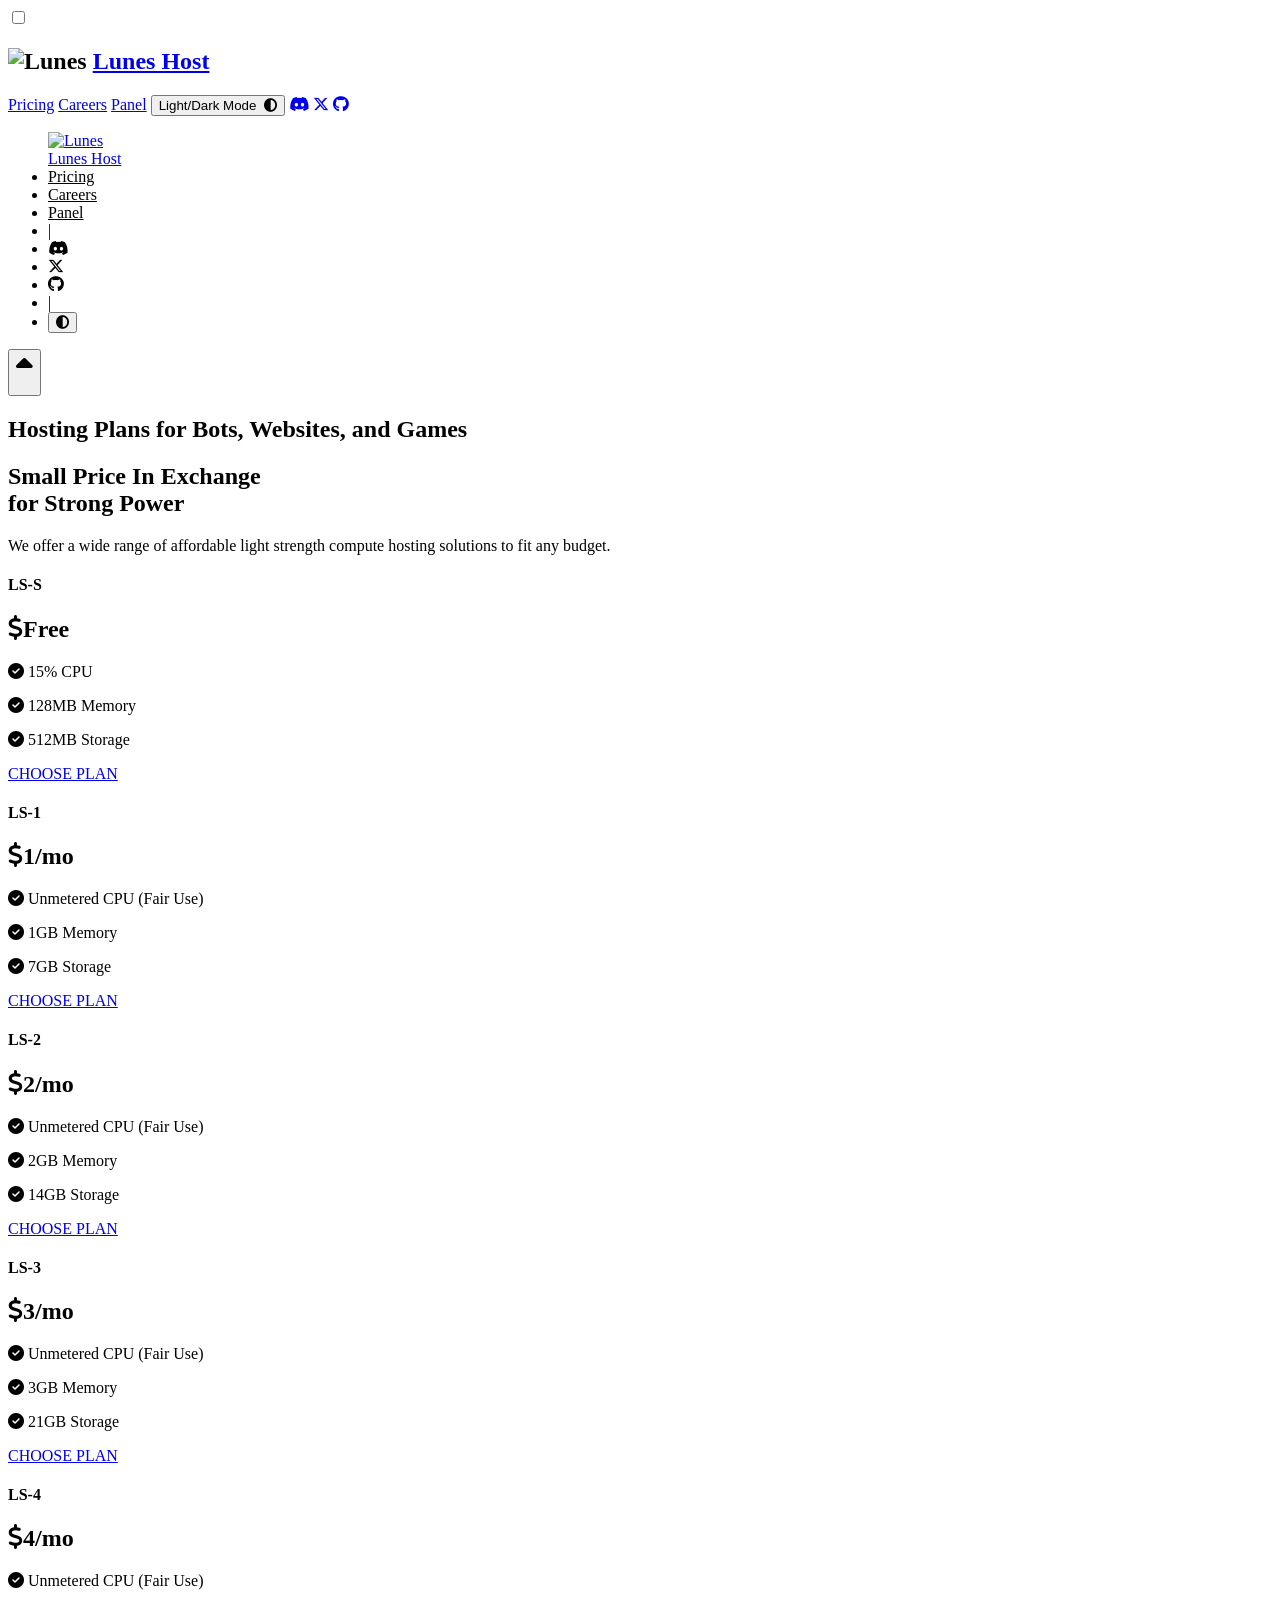
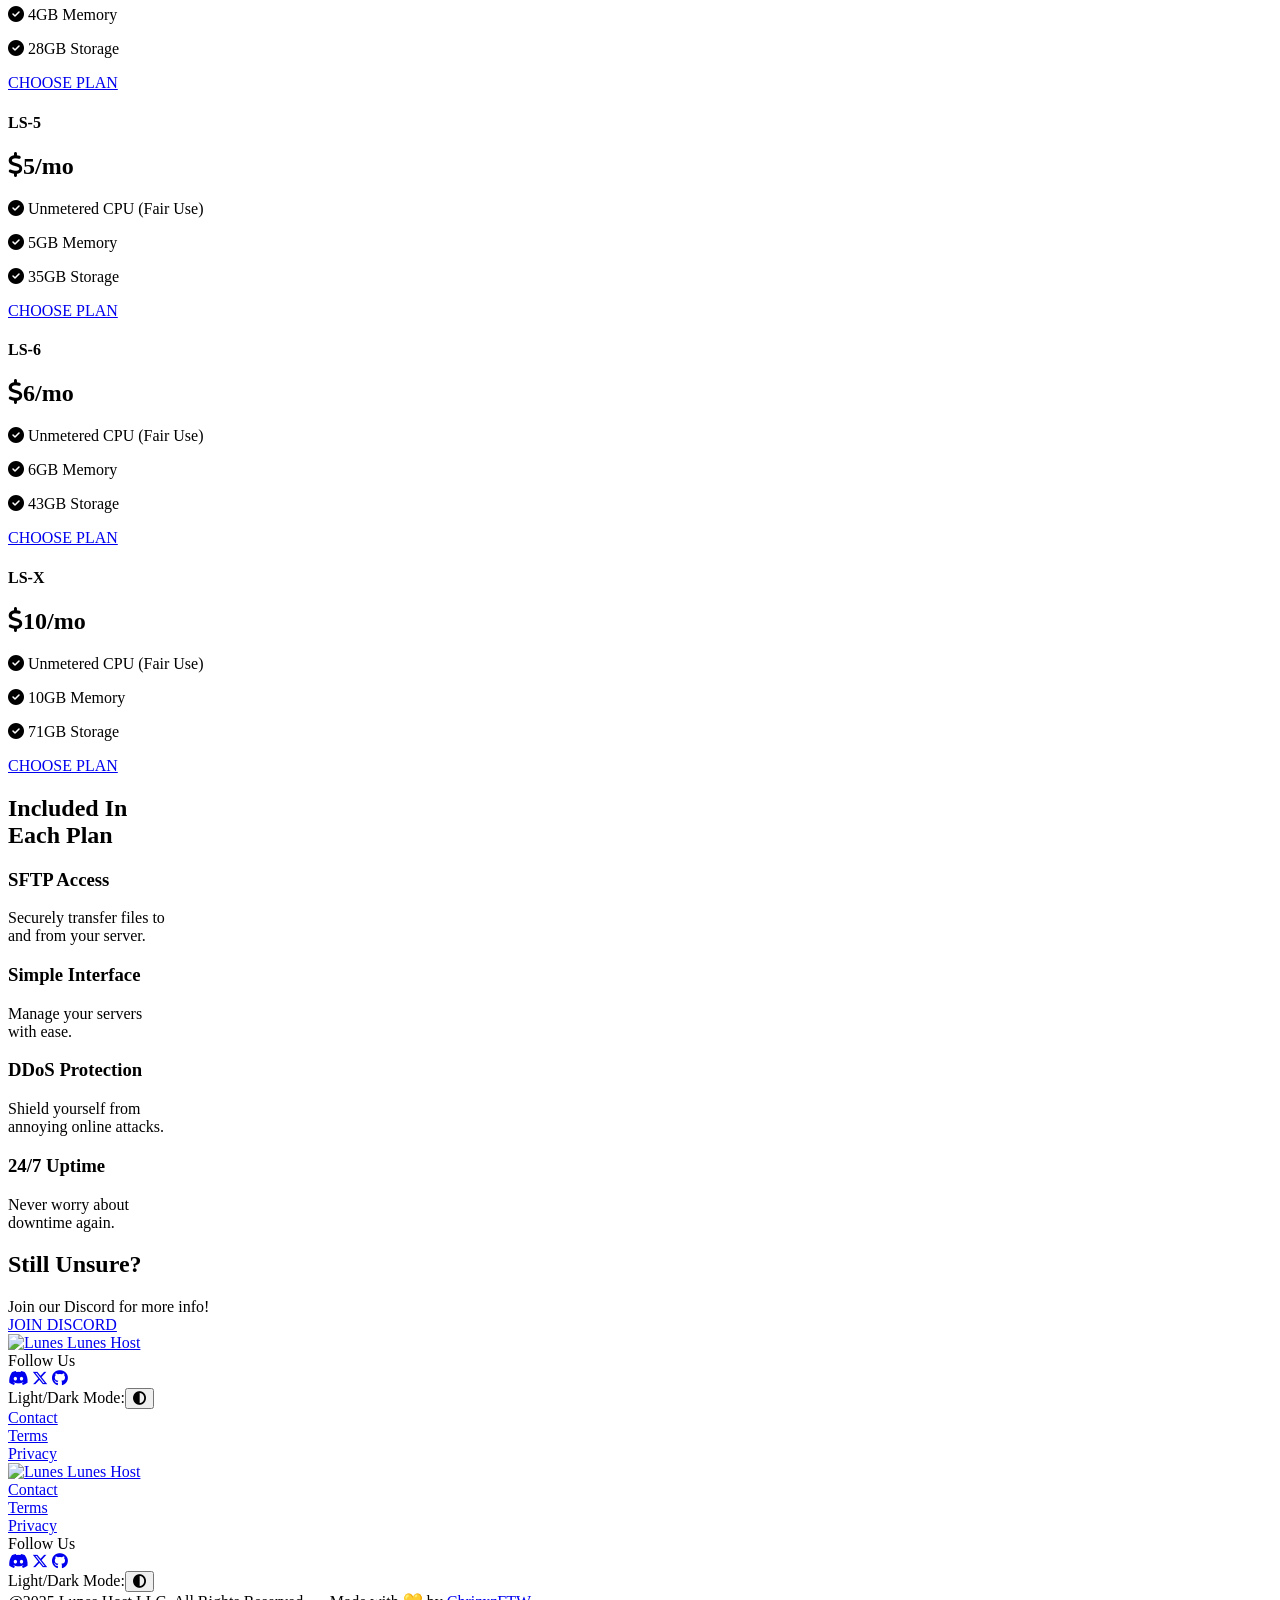
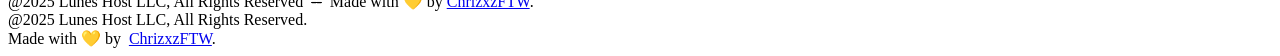
==== pricing/index.html @ 03f77e99 "Deletions - Deleted random sub title in pricing page" ====
<!-- PRICING -->

<!DOCTYPE html>
<html lang="en">

<head>
    <!--CSS/Scripts-->
    <link rel="stylesheet" href="../css/pricing.css">
    <link rel="stylesheet" href="../style.css">
    <link rel="stylesheet" href="../css/navbar.css">
    <link rel="stylesheet" href="../css/footer.css">
    <link rel="stylesheet" href="../css/backtotop.css">
    <link rel="stylesheet" href="../css/colors.css">
    <link href="https://file.myfontastic.com/5Rye3JbqszJpTmQUpnavVP/icons.css" rel="stylesheet"/>
    <!-- <link rel="stylesheet" href="https://use.fontawesome.com/releases/v5.15.2/css/all.css"/> -->
    <link href="https://cdn.jsdelivr.net/gh/eliyantosarage/font-awesome-pro@main/fontawesome-pro-6.5.2-web/css/all.min.css" rel="stylesheet">
    <link rel="stylesheet" href="https://cdnjs.cloudflare.com/ajax/libs/font-awesome/6.4.2/css/all.min.css"/>
    <link rel="stylesheet" href="https://cdn.jsdelivr.net/npm/swiper@11/swiper-bundle.min.css"/>
    <script src="https://cdn.jsdelivr.net/npm/swiper@11/swiper-bundle.min.js" defer></script>
    <script src="https://ajax.googleapis.com/ajax/libs/jquery/3.6.4/jquery.min.js" defer></script>
    <script src="https://cdnjs.cloudflare.com/ajax/libs/parallax/3.1.0/parallax.min.js" defer></script>
    <script src="../script.js" defer></script>
    <!--CSS/Scripts-->
    
    <!---Fonts: Roboto, Lato, Urbanist, Poppins-->
    <link rel="preconnect" href="https://fonts.googleapis.com">
    <link rel="preconnect" href="https://fonts.gstatic.com" crossorigin>
    <link rel="preconnect" href="https://cdn.jsdelivr.net" crossorigin>
    <link rel="preconnect" href="https://cdnjs.cloudflare.com" crossorigin>
    <link rel="preconnect" href="https://ajax.googleapis.com" crossorigin>
    <link
        href="https://fonts.googleapis.com/css2?family=Roboto:ital,wght@0,100;0,300;0,400;0,500;0,700;0,900;1,100;1,300;1,400;1,500;1,700;1,900&display=swap" 
        rel="stylesheet"/>
    <link 
        href="https://fonts.googleapis.com/css2?family=Lato:ital,wght@0,100;0,300;0,400;0,700;0,900;1,100;1,300;1,400;1,700;1,900&display=swap" 
        rel="stylesheet">
    <link 
        href="https://fonts.googleapis.com/css2?family=Urbanist:ital,wght@0,100;0,200;0,300;0,400;0,500;0,600;0,700;0,800;0,900;1,100;1,200;1,300;1,400;1,500;1,600;1,700;1,800;1,900&display=swap" 
        rel="stylesheet">
    <link
        href="https://fonts.googleapis.com/css2?family=Poppins:ital,wght@0,100;0,200;0,300;0,400;0,500;0,600;0,700;0,800;0,900;1,100;1,200;1,300;1,400;1,500;1,600;1,700;1,800;1,900&display=swap" 
        rel="stylesheet">
    <!---Fonts-->
    
    <!--Favicon-->
    <link rel="shortcut icon" href="../assets/lunesLogo.png">
    <!--Favicon-->

    <!--Meta Data-->
    <meta http-equiv="Content-Type" content="text/html; charset=utf-8">
    <meta http-equiv="X-UA-Compatible" content="IE=edge">
    <meta name="viewport" content="width=device-width, initial-scale=1">
    <meta property="og:title" content="Pricing — Plans & Deals | Lunes Host">
    <meta property="og:type" content="website">
    <meta property="og:site_name" content="Lunes Host">
    <meta property="og:image" content="https://lunes.host/assets/lunesLogo.png">
    <meta property="og:description" content="Simple, affordable hosting plans for games, bots, and websites. Unmetered CPU (fair use) from $1/mo.">
    <meta name="description" content="Simple, affordable hosting plans for games, bots, and websites. Unmetered CPU (fair use) from $1/mo.">
    <meta property="og:url" content="https://lunes.host/pricing/">
    <meta name="theme-color" content="#fbcf59">
    <meta property="og:image:width" content="627">
    <meta property="og:image:height" content="627">
    <meta name="keywords" content="hosting, bots, lunes, pricing, plans">
    <meta name="author" content="ChrizxzFTW">
    <meta name="darkreader-lock">
    <meta name="google-adsense-account" content="ca-pub-7684974889836472">
    <link rel="canonical" href="https://lunes.host/pricing/"/>
    <!-- Twitter/X -->
    <meta name="twitter:card" content="summary_large_image">
    <meta name="twitter:site" content="@LunesHost">
    <meta name="twitter:title" content="Pricing — Plans & Deals | Lunes Host">
    <meta name="twitter:description" content="Simple, affordable hosting plans for games, bots, and websites. Unmetered CPU (fair use) from $1/mo.">
    <meta name="twitter:image" content="https://lunes.host/assets/lunesLogo.png">
    <meta name="twitter:url" content="https://lunes.host/pricing/">
    <!--Meta Data-->
    
    <!-- JSON-LD: Organization -->
    <script type="application/ld+json">
    {
      "@context": "https://schema.org",
      "@type": "Organization",
      "name": "Lunes Host",
      "url": "https://lunes.host/",
      "logo": "https://lunes.host/assets/lunesLogo.png",
      "hasMerchantReturnPolicy": {
        "@type": "MerchantReturnPolicy",
        "returnPolicyCategory": "https://schema.org/MerchantReturnNotPermitted",
        "applicableCountry": "US"
      },
      "sameAs": [
        "https://twitter.com/LunesHost",
        "https://github.com/Lunes-Hosting",
        "https://discord.gg/JXp9CHvpuz"
      ]
    }
    </script>
    
    <!-- JSON-LD: Website -->
    <script type="application/ld+json">
    {
      "@context": "https://schema.org",
      "@type": "WebSite",
      "name": "Lunes Host",
      "url": "https://lunes.host/",
      "potentialAction": {
        "@type": "SearchAction",
        "target": "https://lunes.host/?q={search_term_string}",
        "query-input": "required name=search_term_string"
      }
    }
    </script>
    
    <!-- JSON-LD: ItemList of Plans with Offers -->
    <script type="application/ld+json">
    {
      "@context": "https://schema.org",
      "@type": "ItemList",
      "itemListElement": [
        {
          "@type": "Product",
          "name": "LS-1 Plan",
          "description": "Unmetered CPU (fair use), 1GB RAM, 7GB storage.",
          "image": "https://lunes.host/assets/lunesLogo.png",
          "brand": {"@type": "Brand", "name": "Lunes Host"},
          "offers": {"@type": "Offer", "price": "1", "priceCurrency": "USD", "availability": "https://schema.org/InStock", "url": "https://lunes.host/pricing/", "priceValidUntil": "2026-12-31", "shippingDetails": [{"@type": "OfferShippingDetails", "shippingDestination": {"@type": "DefinedRegion", "name": "Worldwide"}, "shippingRate": {"@type": "MonetaryAmount", "value": "0", "currency": "USD"}}]},
          "aggregateRating": {"@type": "AggregateRating", "ratingValue": "4.8", "reviewCount": "42"},
          "review": [{
            "@type": "Review",
            "author": {"@type": "Person", "name": "Verified Customer"},
            "datePublished": "2025-07-01",
            "name": "Great entry plan",
            "reviewBody": "Affordable and stable performance for a small bot.",
            "reviewRating": {"@type": "Rating", "ratingValue": "5", "bestRating": "5", "worstRating": "1"}
          }]
        },
        {
          "@type": "Product",
          "name": "LS-2 Plan",
          "description": "Unmetered CPU (fair use), 2GB RAM, 14GB storage.",
          "image": "https://lunes.host/assets/lunesLogo.png",
          "brand": {"@type": "Brand", "name": "Lunes Host"},
          "offers": {"@type": "Offer", "price": "2", "priceCurrency": "USD", "availability": "https://schema.org/InStock", "url": "https://lunes.host/pricing/", "priceValidUntil": "2026-12-31", "shippingDetails": [{"@type": "OfferShippingDetails", "shippingDestination": {"@type": "DefinedRegion", "name": "Worldwide"}, "shippingRate": {"@type": "MonetaryAmount", "value": "0", "currency": "USD"}}]},
          "aggregateRating": {"@type": "AggregateRating", "ratingValue": "4.9", "reviewCount": "58"},
          "review": [{
            "@type": "Review",
            "author": {"@type": "Person", "name": "Verified Customer"},
            "datePublished": "2025-07-01",
            "name": "Perfect for mid-sized bots",
            "reviewBody": "Enough RAM for most use cases, super reliable.",
            "reviewRating": {"@type": "Rating", "ratingValue": "5", "bestRating": "5", "worstRating": "1"}
          }]
        },
        {
          "@type": "Product",
          "name": "LS-3 Plan",
          "description": "Unmetered CPU (fair use), 3GB RAM, 21GB storage.",
          "image": "https://lunes.host/assets/lunesLogo.png",
          "brand": {"@type": "Brand", "name": "Lunes Host"},
          "offers": {"@type": "Offer", "price": "3", "priceCurrency": "USD", "availability": "https://schema.org/InStock", "url": "https://lunes.host/pricing/", "priceValidUntil": "2026-12-31", "shippingDetails": [{"@type": "OfferShippingDetails", "shippingDestination": {"@type": "DefinedRegion", "name": "Worldwide"}, "shippingRate": {"@type": "MonetaryAmount", "value": "0", "currency": "USD"}}]},
          "aggregateRating": {"@type": "AggregateRating", "ratingValue": "4.7", "reviewCount": "31"},
          "review": [{
            "@type": "Review",
            "author": {"@type": "Person", "name": "Verified Customer"},
            "datePublished": "2025-07-01",
            "name": "Solid performance",
            "reviewBody": "Plenty of resources for growing projects.",
            "reviewRating": {"@type": "Rating", "ratingValue": "5", "bestRating": "5", "worstRating": "1"}
          }]
        }
      ]
    }
    </script>
    
    <!-- JSON-LD: FAQPage -->
    <script type="application/ld+json">
    {
      "@context": "https://schema.org",
      "@type": "FAQPage",
      "mainEntity": [
        {"@type": "Question","name": "Can I host a Discord bot?","acceptedAnswer": {"@type": "Answer","text": "Yes. Node.js and Python bots run 24/7. Use our panel to deploy and manage environment variables."}},
        {"@type": "Question","name": "Do you support website hosting?","acceptedAnswer": {"@type": "Answer","text": "Yes. Host static or simple dynamic sites with free SSL and SFTP. Bring your own domain."}},
        {"@type": "Question","name": "Is this good for Minecraft servers?","acceptedAnswer": {"@type": "Answer","text": "Yes for lightweight setups. Choose higher RAM tiers for larger modpacks. DDoS protection is included."}}
      ]
    }
    </script>
    
    <!--Title-->
    <title>Pricing — Plans & Deals | Lunes Host</title>
    <!--Title-->
    <script async src="https://pagead2.googlesyndication.com/pagead/js/adsbygoogle.js?client=ca-pub-7684974889836472"
     crossorigin="anonymous"></script>
    
</head>

<body>

    <style>
        .navTxt2 {
            color: var(--text);
        }

        nav ul li a {
            color: var(--subTxt);
        }

        nav ul li a:hover {
            color: var(--textHover);
        }

        nav ul li button {
            color: var(--subTxt);
        }

        nav ul li button:hover {
            color: var(--textHover);
        }

        .separator {
            color: var(--text);
        }
    </style>
    
    <div class="container">

        <div class="pgMoonWrap"><div class="pgMoon"></div></div>
        
        <!--Navbar-->
        <nav id="navbar">
            <!--mobile view-->
            <div class="dropdown">
                <input id="dropcheck" class="dropcheck" type="checkbox"/>
                <h1>
                    <div class="dropbtnWrap">
                        <div class="mobileLogo">
                            <img class="lunesImg" src="../assets/lunesLogo.png" alt="Lunes"/>
                            <a href="../." class="mobileLogoWrap">
                                <span class="navTxt">Lunes Host</span>
                            </a>
                        </div>
                        <label for="dropcheck" class="dropbtn2">
                            <a class="dropbtn clickit">
                                <div class="fries">
                                    <div class="line"></div>
                                    <div class="line line2"></div>
                                    <div class="line"></div>
                                </div>                              
                            </a>
                        </label>
                    </div>
                </h1>
                <div class="dropdown-content">
                    <a href="./.">Pricing</a>
                    <a href="../careers">Careers</a>
                    <a href="https://betadash.lunes.host">Panel</a>
                    <a><button id="l-d">Light/Dark Mode &nbsp;<i class="fa-solid fa-circle-half-stroke"></i></button></a>
                    <a class="icons" href="https://discord.gg/JXp9CHvpuz" rel="noopener noreferrer" target="_blank"><i class="fab fa-discord"></i></a>
                    <a class="icons" href="https://twitter.com/LunesHost" rel="noopener noreferrer" target="_blank"><i class="fab fa-x-twitter"></i></a>
                    <a class="icons" href="https://github.com/Lunes-Hosting" rel="noopener noreferrer" target="_blank"><i class="fab fa-github"></i></a>
                </div>
            </div>
            <!--desktop view-->
            <div class="desWrap">
                <ul class="links">
                    <a class="desLogo pulse" href="../." rel="noopener noreferrer">
                        <img src="../assets/lunesLogo.png" alt="Lunes"/>
                        <div class="desLogoWrap">
                            <span class="navTxt2">Lunes Host</span>
                        </div>
                    </a>
                    <div>
                        <li><a href="./.">Pricing</a></li>
                        <li><a href="../careers">Careers</a></li>
                        <li><a href="https://betadash.lunes.host">Panel</a></li>
                        <li><span class="separator" style="user-select: none;">|</span></li>
                        <li><a href="https://discord.gg/JXp9CHvpuz" rel="noopener noreferrer" target="_blank"><i class="fab fa-discord"></i></a></li>
                        <li><a href="https://twitter.com/LunesHost" rel="noopener noreferrer" target="_blank"><i class="fab fa-x-twitter"></i ></a></li>
                        <li><a href="https://github.com/Lunes-Hosting" rel="noopener noreferrer" target="_blank"><i class="fab fa-github"></i></a></li>
                        <li><span class="separator" style="user-select: none;">|</span></li>
                        <li><button id="l-d" class="ldMode"><i class="fa-solid fa-circle-half-stroke"></i></button></li>
                    </div>
                </ul>
            </div>
        </nav>

        <!-- BACK TO TOP BUTTON-->
        <button onclick="backToTop()" id="btt" title="Back To Top"> 
            <div class="bttIcon">
                <i class="fas fa-caret-up fa-2x"></i><br><br> 
            </div>
        </button>
        <!-- BACK TO TOP BUTTON-->
        
        <div class="space"></div>
        
        <!-- Pricing/Plans -->
        <section id="plans">
            <!--Title-->
            <div class="comeUp">
                <h1 class="plansTitle">Hosting Plans for <span class="gradTxt">Bots, Websites, and Games</span></h1>
                <h2 class="plansTitle">Small Price In Exchange <br class="indent"/>for <span class="gradTxt">Strong Power</span></h2>
                <p1 class="subTitle">We offer a wide range of affordable light strength compute hosting solutions to fit any budget.</p1>
            </div>

            <!--Plans-->
            <div class="plansParent comeUp">
                <div class="plansChild">
                    <div class="plansBaby">
                        <div class="plan freePlan">
                            <h4>LS-S</h4>
                            <h2><i class="fa-solid fa-dollar-sign"></i>Free</h2>
                            <div class="sepWrap">
                                <div class="sepL freePlanSepL"></div>
                                <div class="sepM freePlanSepM"></div>
                                <div class="sepR freePlanSepR"></div>
                            </div>
                            <p><i class="fa-solid fa-circle-check"></i> 15% CPU</p>
                            <p><i class="fa-solid fa-circle-check"></i> 128MB Memory</p>
                            <p><i class="fa-solid fa-circle-check"></i> 512MB Storage</p>
                            <!-- <p><i class="fa-solid fa-circle-check"></i> Free Support</p> -->
                            <div class="planBttnWrap">
                                <a href="https://betadash.lunes.host" class="planBttn freePlanBttn" rel="noopener noreferrer">CHOOSE PLAN</a>
                            </div>
                        </div>
                        <div class="plan">
                            <h4>LS-1</h4>
                            <h2><i class="fa-solid fa-dollar-sign"></i>1<p3>/mo</p3></h2>
                            <div class="sepWrap">
                                <div class="sepL"></div>
                                <div class="sepM"></div>
                                <div class="sepR"></div>
                            </div>
                            <p><i class="fa-solid fa-circle-check"></i> Unmetered CPU (Fair Use)</p>
                            <p><i class="fa-solid fa-circle-check"></i> 1GB Memory</p>
                            <p><i class="fa-solid fa-circle-check"></i> 7GB Storage</p>
                            <!-- <p><i class="fa-solid fa-circle-check"></i> 4 Backups</p> -->
                            <div class="planBttnWrap">
                                <a href="https://betadash.lunes.host" class="planBttn normPlanBttn" rel="noopener noreferrer">CHOOSE PLAN</a>
                            </div>
                        </div>
                    </div>
                    <div class="plansBaby">
                        <div class="plan">
                            <h4>LS-2</h4>
                            <h2><i class="fa-solid fa-dollar-sign"></i>2<p3>/mo</p3></h2>
                            <div class="sepWrap">
                                <div class="sepL"></div>
                                <div class="sepM"></div>
                                <div class="sepR"></div>
                            </div>
                            <p><i class="fa-solid fa-circle-check"></i> Unmetered CPU (Fair Use)</p>
                            <p><i class="fa-solid fa-circle-check"></i> 2GB Memory</p>
                            <p><i class="fa-solid fa-circle-check"></i> 14GB Storage</p>
                            <!-- <p><i class="fa-solid fa-circle-check"></i> 6 Backups</p> -->
                            <div class="planBttnWrap">
                                <a href="https://betadash.lunes.host" class="planBttn normPlanBttn" rel="noopener noreferrer">CHOOSE PLAN</a>
                            </div>
                        </div>
                        <div class="plan">
                            <h4>LS-3</h4>
                            <h2><i class="fa-solid fa-dollar-sign"></i>3<p3>/mo</p3></h2>
                            <div class="sepWrap">
                                <div class="sepL"></div>
                                <div class="sepM"></div>
                                <div class="sepR"></div>
                            </div>
                            <p><i class="fa-solid fa-circle-check"></i> Unmetered CPU (Fair Use)</p>
                            <p><i class="fa-solid fa-circle-check"></i> 3GB Memory</p>
                            <p><i class="fa-solid fa-circle-check"></i> 21GB Storage</p>
                            <!-- <p><i class="fa-solid fa-circle-check"></i> 6 Backups</p> -->
                            <div class="planBttnWrap">
                                <a href="https://betadash.lunes.host" class="planBttn normPlanBttn" rel="noopener noreferrer">CHOOSE PLAN</a>
                            </div>
                        </div>
                    </div>
                </div>
                <div class="plansChild">
                    <div class="plansBaby">
                        <div class="plan">
                            <h4>LS-4</h4>
                            <h2><i class="fa-solid fa-dollar-sign"></i>4<p3>/mo</p3></h2>
                            <div class="sepWrap">
                                <div class="sepL"></div>
                                <div class="sepM"></div>
                                <div class="sepR"></div>
                            </div>
                            <p><i class="fa-solid fa-circle-check"></i> Unmetered CPU (Fair Use)</p>
                            <p><i class="fa-solid fa-circle-check"></i> 4GB Memory</p>
                            <p><i class="fa-solid fa-circle-check"></i> 28GB Storage</p>
                            <!-- <p><i class="fa-solid fa-circle-check"></i> 6 Backups</p> -->
                            <div class="planBttnWrap">
                                <a href="https://betadash.lunes.host" class="planBttn normPlanBttn" rel="noopener noreferrer">CHOOSE PLAN</a>
                            </div>
                        </div>
                        <div class="plan">
                            <h4>LS-5</h4>
                            <h2><i class="fa-solid fa-dollar-sign"></i>5<p3>/mo</p3></h2>
                            <div class="sepWrap">
                                <div class="sepL"></div>
                                <div class="sepM"></div>
                                <div class="sepR"></div>
                            </div>
                            <p><i class="fa-solid fa-circle-check"></i> Unmetered CPU (Fair Use)</p>
                            <p><i class="fa-solid fa-circle-check"></i> 5GB Memory</p>
                            <p><i class="fa-solid fa-circle-check"></i> 35GB Storage</p>
                            <!-- <p><i class="fa-solid fa-circle-check"></i> 10 Backups</p> -->
                            <div class="planBttnWrap">
                                <a href="https://betadash.lunes.host" class="planBttn normPlanBttn" rel="noopener noreferrer">CHOOSE PLAN</a>
                            </div>
                        </div>
                    </div>
                    <div class="plansBaby">
                        <div class="plan">
                            <h4>LS-6</h4>
                            <h2><i class="fa-solid fa-dollar-sign"></i>6<p3>/mo</p3></h2>
                            <div class="sepWrap">
                                <div class="sepL"></div>
                                <div class="sepM"></div>
                                <div class="sepR"></div>
                            </div>
                            <p><i class="fa-solid fa-circle-check"></i> Unmetered CPU (Fair Use)</p>
                            <p><i class="fa-solid fa-circle-check"></i> 6GB Memory</p>
                            <p><i class="fa-solid fa-circle-check"></i> 43GB Storage</p>
                            <!-- <p><i class="fa-solid fa-circle-check"></i> 10 Backups</p> -->
                            <div class="planBttnWrap">
                                <a href="https://betadash.lunes.host" class="planBttn normPlanBttn" rel="noopener noreferrer">CHOOSE PLAN</a>
                            </div>
                        </div>
                        <div class="plan"> 
                            <h4>LS-X</h4>
                            <h2><i class="fa-solid fa-dollar-sign"></i>10<p3>/mo</p3></h2>
                            <div class="sepWrap">
                                <div class="sepL"></div>
                                <div class="sepM"></div>
                                <div class="sepR"></div>
                            </div>
                            <p><i class="fa-solid fa-circle-check"></i> Unmetered CPU (Fair Use)</p>
                            <p><i class="fa-solid fa-circle-check"></i> 10GB Memory</p>
                            <p><i class="fa-solid fa-circle-check"></i> 71GB Storage</p>
                            <!-- <p><i class="fa-solid fa-circle-check"></i> 12 Backups</p> -->
                            <div class="planBttnWrap">
                                <a href="https://betadash.lunes.host" class="planBttn normPlanBttn" rel="noopener noreferrer">CHOOSE PLAN</a>
                            </div>
                        </div>
                    </div>
                </div>
            </div>
        </section>

        <div class="space"></div>
        <div class="space"></div>

        <!-- Included Features -->
        <section id="features">
            <div class="comeUp">
                <h2 class="plansTitle">Included In <br> Each Plan</h2>
                
                <div class="featParent">
                    <div class="featIconWrap">
                        <div class="featIconL"></div>
                    </div>
                    <div class="featChild">
                        <div class="feature">
                            <h3>SFTP Access</h3>
                            <div class="featSep"></div>
                            <p1>Securely transfer files to <br> and from your server.</p1>
                        </div>
                        <div class="feature">
                            <h3>Simple Interface</h3>
                            <div class="featSep"></div>
                            <p1>Manage your servers <br> with ease.</p1>
                        </div>
                        <div class="feature">
                            <h3>DDoS Protection</h3>
                            <div class="featSep"></div>
                            <p1>Shield yourself from <br> annoying online attacks.</p1>
                        </div>
                        <div class="feature">
                            <h3>24/7 Uptime</h3>
                            <div class="featSep"></div>
                            <p1>Never worry about <br> downtime again.</p1>
                        </div>
                    </div>
                    <div class="featIconWrap">
                        <div class="featIconR"></div>
                    </div>
                </div>
            </div>
        </section>

        <!--Additional Info-->
        <section id="moreInfo">
            <div class="bottomMoonWrap">
                <div class="bottomMoon">
                    <h2>Still Unsure?</h2>
                    <p1>Join our Discord for more info!</p1>
                    <div class="bttnWrap moonBttnWrap">
                        <a href="https://discord.gg/JXp9CHvpuz" class="bttn moonBttn" rel="noopener noreferrer" target="_blank">JOIN DISCORD</a>
                    </div>
                </div>
            </div>
        </section>
            
    </div>
        
    <footer id="footer" class="footer">
        <div class="footerWrap">
            <div class="footerDes">
                <div class="footerLeft">
                    <div class="footerLogo">
                        <a href="../." rel="noopener noreferrer">
                            <img src="../assets/lunesLogo.png" class="footerImg" alt="Lunes"/> 
                            <span class="footerTxt">Lunes Host</span>
                        </a>
                    </div>
                    <div class="footerTxt2">
                        <span>Follow Us</span>
                    </div>
                    <div class="footerSocials">
                        <a href="https://discord.gg/JXp9CHvpuz" rel="noopener noreferrer" target="_blank"><i class="fab fa-discord"></i></a>
                        <a href="https://twitter.com/LunesHost" rel="noopener noreferrer" target="_blank"><i class="fab fa-x-twitter"></i></a>
                        <a href="https://github.com/Lunes-Hosting" rel="noopener noreferrer" target="_blank"><i class="fab fa-github"></i></a>
                    </div>
                    <div class="lightDarkMode">
                        Light/Dark Mode:<button id="l-d"><i class="fa-solid fa-circle-half-stroke"></i></button>
                    </div>
                </div>
                <div class="footerRight">
                    <div class="footerPages">
                        <a href="mailto:panel@lunes.host">Contact</a><br>
                        <a href="../tos/">Terms</a><br>
                        <a href="../privacy">Privacy</a>
                    </div>
                </div>
            </div>
            <div class="footerUpMobile">
                <div class="footerUp">
                    <div class="footerLogo">
                        <a href="../." rel="noopener noreferrer">
                            <img src="../assets/lunesLogo.png" class="footerImg" alt="Lunes"/> 
                            <span class="footerTxt">Lunes Host</span>
                        </a>
                    </div>
                    <div class="footerPages">
                        <a href="mailto:panel@lunes.host">Contact</a><br>
                        <a href="../tos">Terms</a><br>
                        <a href="../privacy">Privacy</a>
                    </div>
                </div>
                <div class="footerDown">
                    <div class="footerTxt2">
                        <span>Follow Us</span>
                    </div>
                    <div class="footerSocials">
                        <a href="https://discord.gg/JXp9CHvpuz" rel="noopener noreferrer" target="_blank"><i class="fab fa-discord"></i></a>
                        <a href="https://twitter.com/LunesHost" rel="noopener noreferrer" target="_blank"><i class="fab fa-x-twitter"></i></a>
                        <a href="https://github.com/Lunes-Hosting" rel="noopener noreferrer" target="_blank"><i class="fab fa-github"></i></a>
                    </div>
                </div>
                <div class="lightDarkMode">
                    Light/Dark Mode:<button id="l-d"><i class="fa-solid fa-circle-half-stroke"></i></button>
                </div>
            </div>
            <div class="footerBottom">    
                <div class="footerTxt3">@2025 Lunes Host LLC, All Rights Reserved &nbsp;<s>--</s>&nbsp; Made with 💛 by&nbsp;<a href="https://chrizxz.com">ChrizxzFTW</a>.</div>
                <div class="footerTxt3Mobile">@2025 Lunes Host LLC, All Rights Reserved.<br>Made with 💛 by &nbsp;<a href="https://chrizxz.com">ChrizxzFTW</a>.</div>
            </div>
        </div>
    </footer>

</body>
</html>
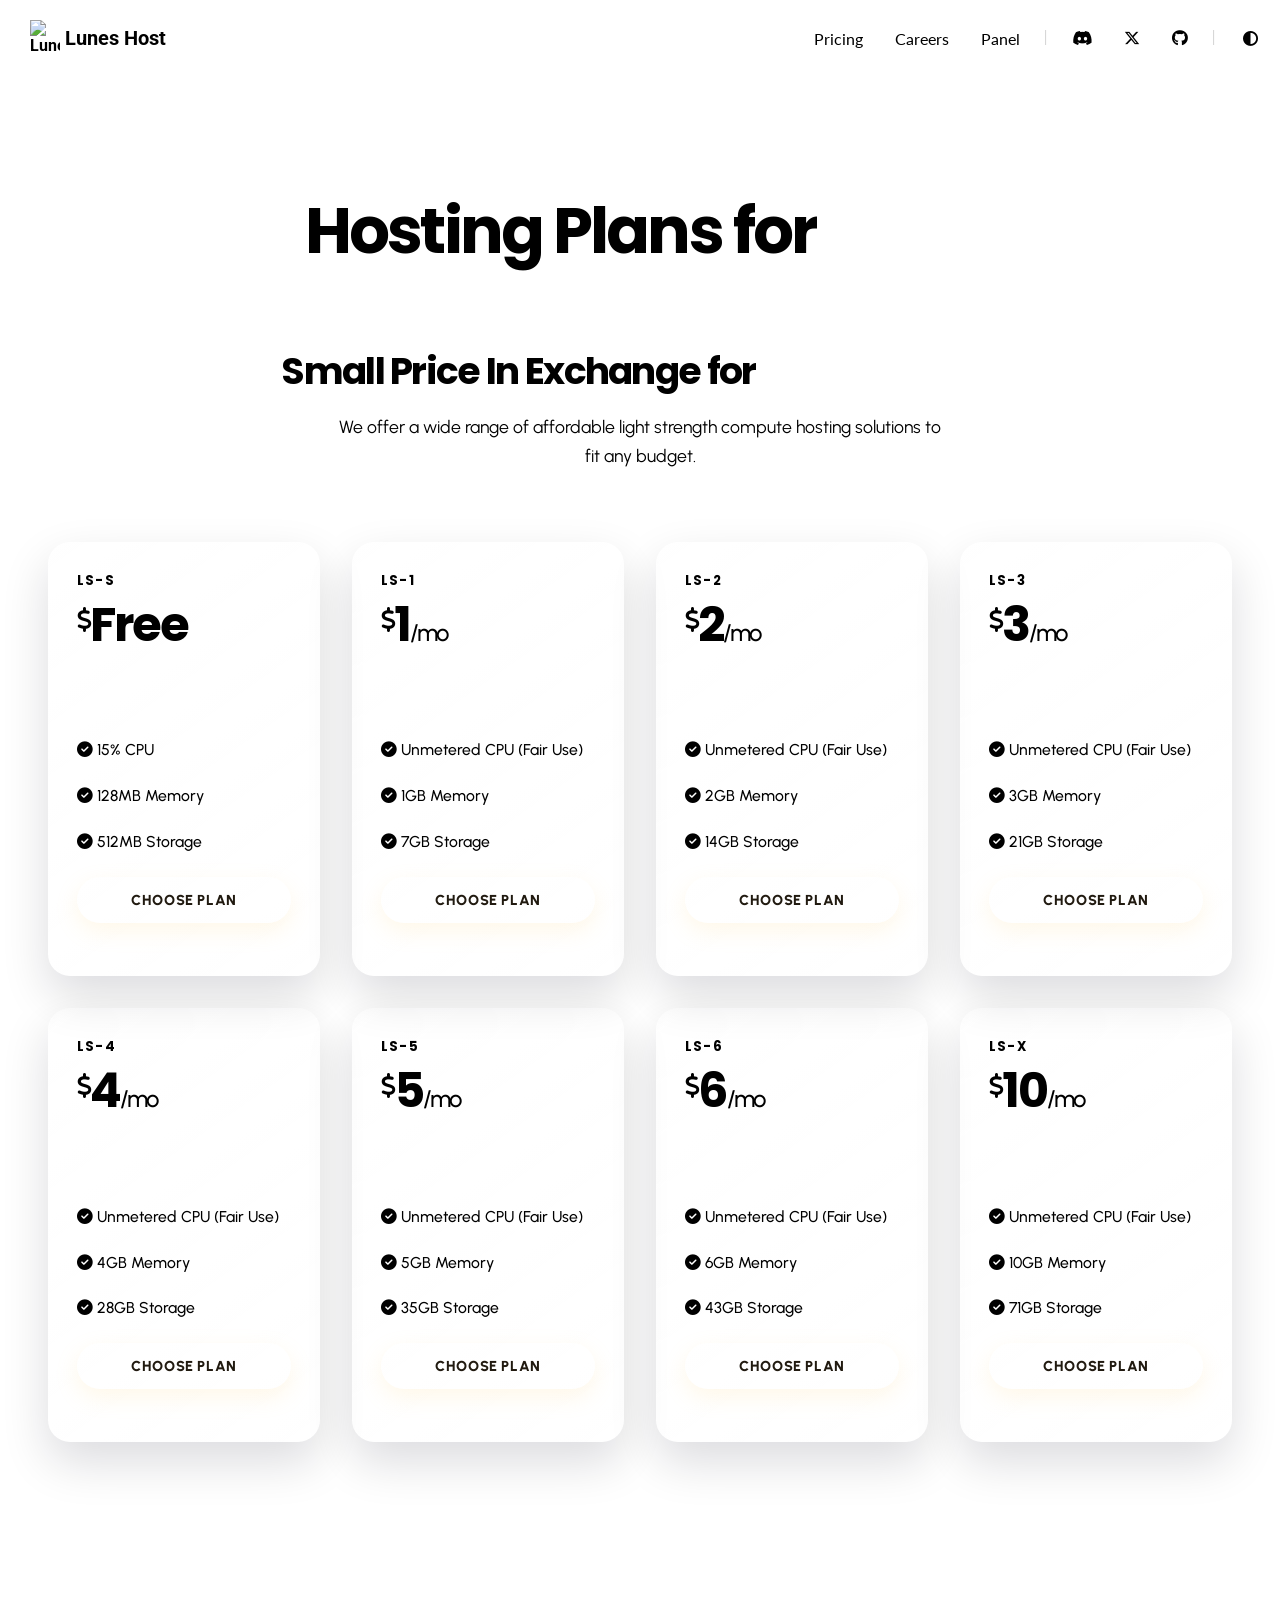
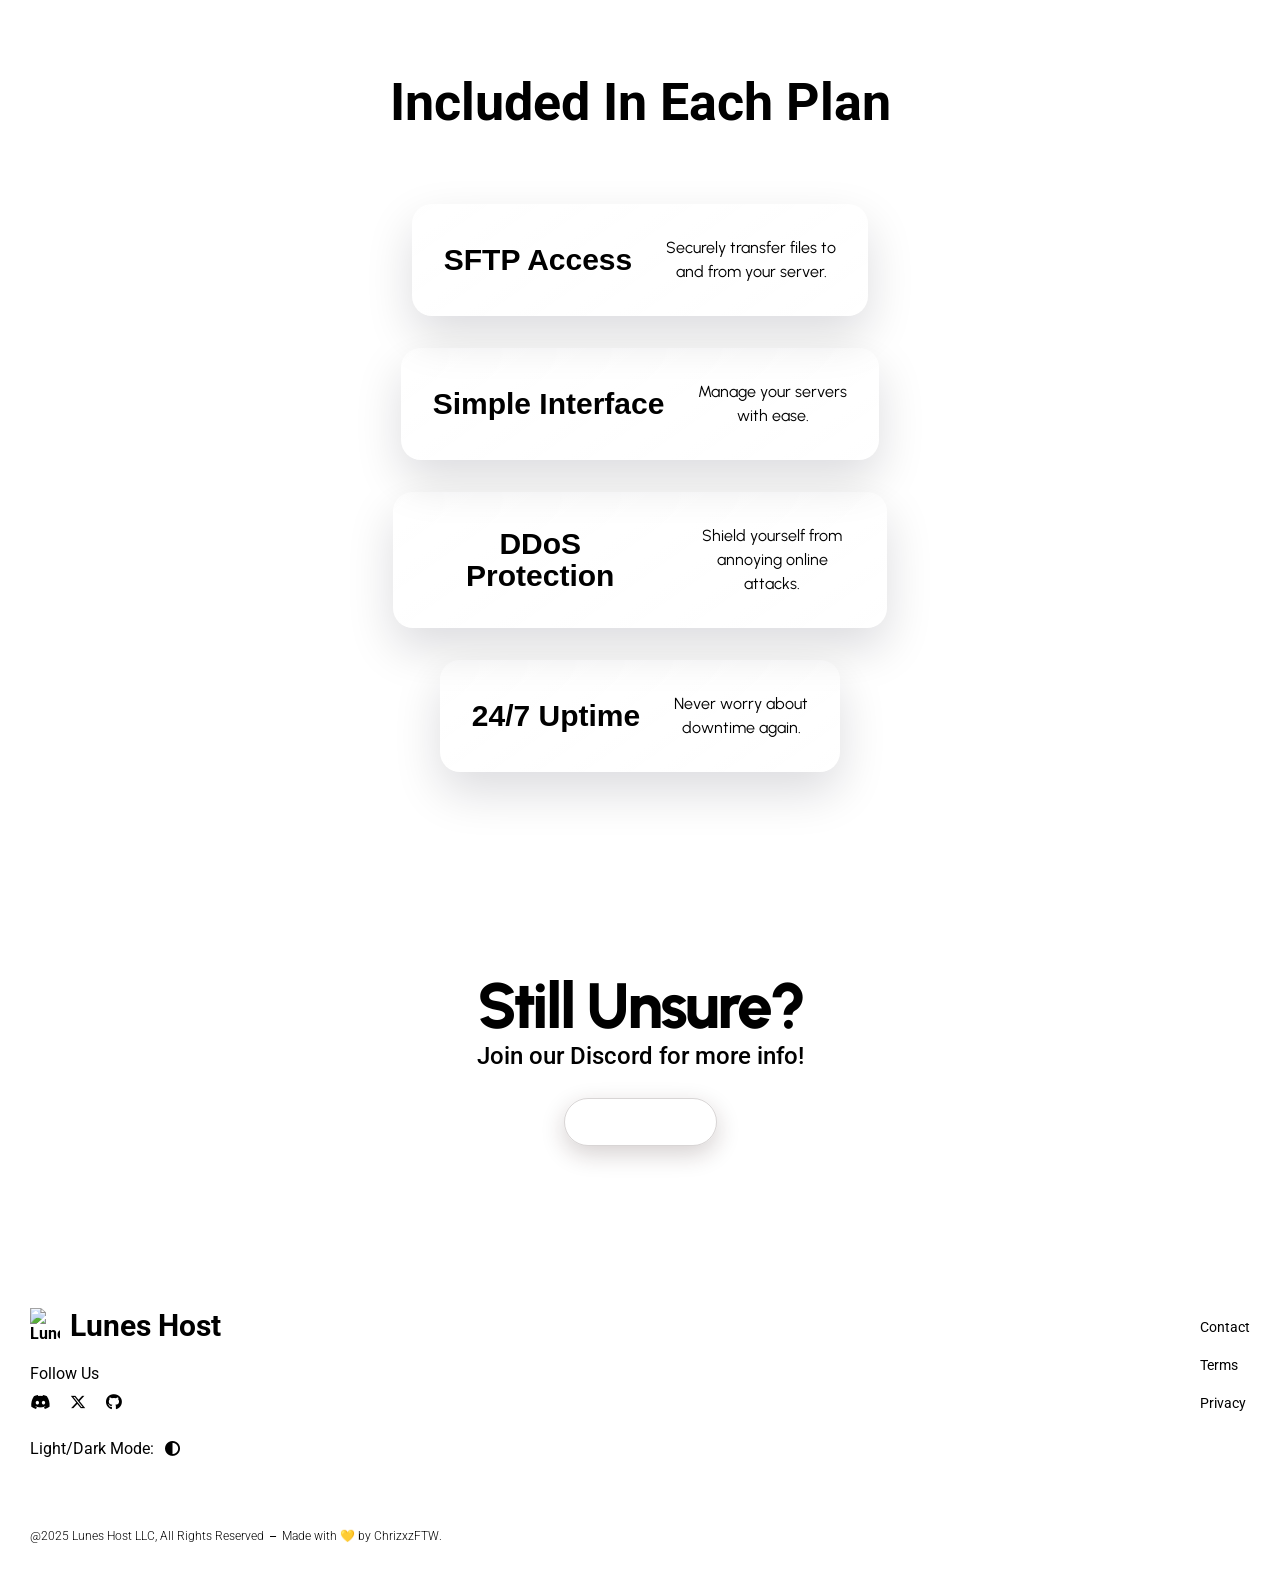
==== commit 8ec9abd2: "commented out fontawesome icon.css" ====
--- a/pricing/index.html
+++ b/pricing/index.html
@@ -11,7 +11,7 @@
     <link rel="stylesheet" href="../css/footer.css">
     <link rel="stylesheet" href="../css/backtotop.css">
     <link rel="stylesheet" href="../css/colors.css">
-    <link href="https://file.myfontastic.com/5Rye3JbqszJpTmQUpnavVP/icons.css" rel="stylesheet"/>
+    <!--<link href="https://file.myfontastic.com/5Rye3JbqszJpTmQUpnavVP/icons.css" rel="stylesheet"/> -->
     <!-- <link rel="stylesheet" href="https://use.fontawesome.com/releases/v5.15.2/css/all.css"/> -->
     <link href="https://cdn.jsdelivr.net/gh/eliyantosarage/font-awesome-pro@main/fontawesome-pro-6.5.2-web/css/all.min.css" rel="stylesheet">
     <link rel="stylesheet" href="https://cdnjs.cloudflare.com/ajax/libs/font-awesome/6.4.2/css/all.min.css"/>
--- a/css/pricing.css
+++ b/css/pricing.css
@@ -0,0 +1,761 @@
+@import url(colors.css);
+
+/* Desktop Viewports */
+
+.pgMoonWrap {
+    display:flex;
+    position: absolute;
+    width: 100%;
+    left: 0;
+    justify-content: center;
+    align-items: center;
+}
+
+.pgMoon {
+    margin-top: 2rem;
+    background: url(../assets/lunesMoonOutline.svg);
+    background-size: contain;
+    background-position: center;
+    background-repeat: no-repeat;
+    width: 30rem;
+    height: 30rem;
+    opacity: .3;
+    z-index: -1;
+}
+
+.space {
+    height: 100px;
+    width: 100px;
+    text-align: center;
+}
+
+.indent {
+    display: none;
+}
+
+.gradTxt {
+    background: radial-gradient(var(--moonLight) 0%, var(--moon2) 100%);
+    background-clip: text;
+    color: transparent;
+}
+
+.comeUp {
+    animation: comeUp .2s ease-in-out forwards;
+    animation-delay: .2s;
+    opacity: 0;
+}
+
+@keyframes comeUp {
+    from {
+        transform: translateY(6rem) scale(1);
+        opacity: 0;
+    }
+    to {
+        transform: translateX(0) scale(1);
+        opacity: 1;
+    }
+}
+
+.plansParent {
+    display: flex;
+    flex-direction: column;
+    justify-content: center;
+    align-items: center;
+    animation-delay: .5s !important;
+    margin-top: 7rem;
+}
+
+.plansChild {
+    display: flex;
+    flex-direction: row;
+    align-items: flex-start;
+}
+
+.plansBaby {
+    display: flex;
+    flex-direction: row;
+    align-items: flex-start;
+}
+
+.plan {
+    padding-left: 2rem;
+    padding-right: 2rem;
+    padding-top: 2rem;
+    padding-bottom: 2rem;
+    width: 14.5rem;
+    height: 23rem;
+    background-color: var(--block);
+    border-radius: 1rem;
+    border: .1rem solid var(--blockOutline);
+    margin: 1rem;
+    position: relative;
+}
+
+.plan::before {
+    content: '';
+    position: absolute;
+    top: 50%;
+    left: 50%;
+    transform: translate(-50%, -50%);
+    border-radius: 1rem;
+    width: 12.5rem;
+    height: 23rem;
+    padding-left: 3.2rem;
+    padding-right: 3.2rem;
+    padding-top: 2.2rem;
+    padding-bottom: 2.2rem;
+    background: linear-gradient(0deg, transparent 0%, var(--greyMoon2) 100%);
+    z-index: -2;
+}
+
+.freePlan::before {
+    content: '';
+    position: absolute;
+    top: 50%;
+    left: 50%;
+    transform: translate(-50%, -50%);
+    border-radius: 1rem;
+    width: 12.5rem;
+    height: 23rem;
+    padding-left: 3.2rem;
+    padding-right: 3.2rem;
+    padding-top: 2.2rem;
+    padding-bottom: 2.2rem;
+    background: linear-gradient(0deg, transparent 0%, var(--moon) 100%) !important;
+    z-index: -2;
+}
+
+.freePlan::after {
+    content: '';
+    position: absolute;
+    top: 50%;
+    left: 50%;
+    transform: translate(-50%, -55%);
+    border-radius: 0rem;
+    width: 17.5rem;
+    height: 25rem;
+    filter: blur(1rem);
+    background-color: var(--moon2);
+    opacity: .9;
+    z-index: -1;
+}
+
+.plan > h4 {
+    font-family: 'Urbanist', sans-serif;
+    font-weight: 700;
+    font-size: 1.3rem;
+    color: var(--subTxt);
+    text-align: left;
+    margin: 0px;
+}
+
+.plan > h2 {
+    font-family: 'Poppins', sans-serif;
+    font-weight: 500;
+    font-size: 3rem;
+    line-height: 2.3rem;
+    color: var(--text);
+    margin-top: 1rem;
+    margin-bottom: .5rem;
+    text-align: left;
+    display: flex;
+    align-items: flex-end;
+}
+
+.plan > h2 > i {
+    font-size: 1.5rem;
+    color: var(--greyMoon);
+    margin-bottom:.7rem;
+}
+
+.freePlan > h2 > i {
+    color: var(--moon);
+}
+
+.plan > h2 > p3 {
+    font-family: 'Urbanist', sans-serif;
+    font-weight: 500;
+    color: var(--subTxt) !important;
+    font-size: 1.5rem;
+    line-height: 1.3rem;
+}
+
+.sepWrap {
+    width: 100%;
+    display: flex;
+    flex-direction: row;
+    justify-content: center;
+    align-items: center;
+    margin-top: 1.5rem;
+    margin-bottom: 1.5rem;
+}
+
+.sepL {
+    width: 40%;
+    height: .1rem;
+    border-radius: 50%;
+    background: linear-gradient(90deg, var(--separator) 0%, var(--greyMoon) 100%);
+}
+
+.sepM {
+    width: 1rem;
+    height: 1rem;
+    border-radius: 50%;
+    box-shadow: inset 0 0 1rem var(--greyMoon);
+    background: var(--greyMoon);
+    box-shadow: inset .25rem .25rem 0px var(--greyMoon2);
+    transform: rotate(-45deg);
+    margin-left: .5rem;
+    margin-right: .5rem;
+}
+
+.sepR {
+    width: 40%;
+    height: .1rem;
+    border-radius: 50%;
+    background: linear-gradient(90deg, var(--greyMoon) 0%, var(--separator) 100%);
+}
+
+.freePlanSepL {
+    background: linear-gradient(90deg, var(--separator) 0%, var(--moon) 100%) !important;
+}
+
+.freePlanSepM {
+    box-shadow: inset 0 0 1rem var(--moon) !important;
+    background: var(--moon) !important;
+    box-shadow: inset .25rem .25rem 0px var(--moon3) !important;
+}
+
+.freePlanSepR {
+    background: linear-gradient(90deg, var(--moon) 0%, var(--separator) 100%) !important;
+}
+
+.plan > p {
+    font-family: 'Roboto', sans-serif;
+    font-weight: 600;
+    font-size: 1rem;
+    color: var(--text);
+    margin: 0;
+    margin-top: 1.5rem;
+    text-align: left;
+}
+
+.plan > p > i {
+    color: var(--greyMoon);
+}
+
+.freePlan > p > i {
+    color: var(--moon);
+}
+
+.planBttnWrap {
+    display: flex;
+    justify-content: center;
+    align-items: center;
+    margin-top: 1rem;
+}
+
+.planBttn {
+    text-align: center;
+    border-radius: 5rem;
+    border: .2rem solid;
+    cursor: pointer;
+    font-weight: 700;
+    font-size: 1rem;
+    padding-top: .4rem;
+    padding-bottom: .4rem;
+    width: 100%;
+    margin-top: 1.5rem;
+    margin-bottom: 1.5rem;
+    position: relative;
+    transition: background-color 0.2s ease-out, transform 0.3s ease-out;
+    display: flex;
+    justify-content: center;
+    align-items: center;
+}
+
+.freePlanBttn {
+    color: var(--moonDark);
+    background-color: var(--moon);
+    z-index: 2;
+    transition: 0.1s ease-in;
+    border: none;
+}
+
+.freePlanBttn:hover {
+    color: var(--moonDark);
+    opacity: .75;
+}
+
+.normPlanBttn {
+    color: var(--block);
+    background-color: var(--greyMoon);
+    z-index: 2;
+    transition: 0.1s ease-in;
+    border: none;
+}
+
+.normPlanBttn:hover {
+    color: var(--block);
+    opacity: .75;
+}
+
+#features > .comeUp {
+    animation-delay: .5s;
+}
+
+.featParent {
+    display: flex;
+    flex-direction: row;
+    justify-content: center;
+    align-items: center;
+    margin-top: 4rem;
+}
+
+.plansTitle > br {
+    display: none;
+}
+
+.featChild {
+    display: flex;
+    flex-direction: column;
+    justify-content: center;
+    align-items: center;
+    margin: 1rem;
+    width: 35rem;
+    height: 35rem;
+    background-position: center !important;
+    background-repeat: no-repeat !important;
+    background: var(--bgOrbit);
+}
+
+.feature {
+    background-color: var(--block);
+    border-radius: 1rem;
+    border: .1rem solid var(--blockOutline);
+    padding: 2rem;
+    margin: 1rem;
+    display: flex;
+    flex-direction: row;
+    justify-content: center;
+    align-items: center;
+}
+
+.feature > p1, .feature > h3 {
+    margin: 0;
+}
+
+.featSep {
+    width: 2px;
+    height: 100%;
+    background-color: var(--separator);
+    margin: 1rem;
+}
+
+.featIconWrap {
+    display: flex;
+    justify-content: center;
+    align-items: center;
+    width: 30%;
+}
+
+.featIconL {
+    background: var(--rocket);
+    background-size: contain;
+    background-position: center;
+    background-repeat: no-repeat;
+    width: 10rem;
+    height: 10rem;
+    opacity: .1;
+    transform: rotate(-45deg);
+}
+
+.featIconR {
+    background: var(--uranus);
+    background-size: cover;
+    background-position: center;
+    background-repeat: no-repeat;
+    width: 10rem;
+    height: 10rem;
+    opacity: .1;
+}
+
+.bottomMoonWrap {
+    display: flex;
+    justify-content: center;
+    align-items: center;
+    margin-top: 4rem;
+}
+
+.bottomMoon {
+    background: url(../assets/lunesMoon.svg);
+    background-size: cover;
+    background-position:top;
+    background-repeat: no-repeat;
+    width: 60rem;
+    height: 25rem;
+    display: flex;
+    flex-direction: column;
+    justify-content: center;
+}
+
+.bottomMoon > h2 {
+    font-family: 'Poppins', sans-serif;
+    font-weight: 600;
+    font-size: 4rem;
+    line-height: 4rem;
+    color: var(--moonDark);
+    margin-top: 3rem;
+    margin-bottom: .5rem;
+}
+
+.bottomMoon > p1 {
+    font-family: 'Roboto', sans-serif;
+    font-weight: 500;
+    font-size: 1.5rem;
+    color: var(--moonDark);
+    margin: 0;
+    margin-bottom: .5rem;
+}
+
+.moonBttn {
+    color: var(--moonDark);
+    border-color: var(--moonDark);
+    z-index: 2;
+    transition: 0.1s ease-in !important;
+}
+
+.moonBttn:hover {
+    color: #f5f6fc;
+    border-color: var(--moonDark);
+}
+
+.moonBttn::before {
+    content: "";
+    position: absolute;
+    top:0;
+    left:0%;
+    right:100%;
+    bottom:0;
+    background: var(--moonDark);
+    z-index: -1;
+    transition: right 0.1s ease-in;
+}
+
+.moonBttn:hover::before {
+    right:50%;
+}
+
+.moonBttn::after {
+    content: "";
+    position: absolute;
+    top:0;
+    left:100%;
+    right:0;
+    bottom:0;
+    background: var(--moonDark);
+    z-index: -1;
+    transition: left 0.1s ease-in;
+}
+
+.moonBttn:hover::after {
+    left:50%;
+}
+
+/* Mobile Viewports */
+
+@media screen and (max-width: 1030px) {
+    .plansChild {
+        flex-direction: column;
+        align-items: center;
+    }
+    
+    .pgMoon {
+        margin-top: 5rem;
+    }
+
+    .indent {
+        display: block;
+    }
+
+    .featIconWrap {
+        display: none;
+    }
+}
+
+@media only screen and (max-width: 700px) {
+    .plansBaby {
+        display: flex;
+        flex-direction: column;
+        align-items: center;
+    }
+    
+    .pgMoon {
+        margin-top: 10rem !important;
+        width: 20rem;
+        height: 20rem;
+    }
+
+    .plansTitle {
+        font-size: 42px;
+        line-height: 42px;
+    }
+
+    .plansParent {
+        margin-top: 3rem;
+    }
+
+    .indent {
+        display: none;
+    }
+
+    .featParent {
+        margin-top: 7rem;
+    }
+
+    .plansTitle > br {
+        display: block;
+    }
+
+    .featChild {
+        background-size: cover !important;
+        margin: 0;
+    }
+
+    .bottomMoon {
+        height: 15rem;
+    } 
+
+    .bottomMoon > h2 {
+        line-height: 3rem;
+        font-size: 2.7rem;
+    }
+
+    .bottomMoon > p1 {
+        font-size: 1.2rem;
+        margin-bottom: 1rem;
+    }
+}
+
+/* Modern shared visual treatment */
+#plans,
+#features,
+#moreInfo {
+    color: var(--text);
+    font-family: "Urbanist", "Roboto", sans-serif;
+}
+
+#plans > .comeUp:first-child {
+    box-sizing: border-box;
+    width: min(900px, calc(100% - 48px));
+    margin: 0 auto;
+    text-align: center;
+}
+
+#plans .plansTitle {
+    font-family: "Poppins", "Urbanist", sans-serif;
+    font-weight: 700;
+    letter-spacing: -.045em;
+    text-wrap: balance;
+}
+
+#plans h1.plansTitle {
+    margin-bottom: 16px;
+    font-size: clamp(2.4rem, 5vw, 4rem);
+    line-height: 1.08;
+}
+
+#plans h2.plansTitle {
+    margin-top: 0;
+    font-size: clamp(1.65rem, 3vw, 2.35rem);
+    line-height: 1.15;
+}
+
+#plans .subTitle {
+    display: block;
+    max-width: 620px;
+    margin: 18px auto 0;
+    color: var(--subTxt);
+    font-family: "Urbanist", sans-serif;
+    font-size: 1.1rem;
+    font-weight: 400;
+    line-height: 1.6;
+}
+
+.plansParent {
+    margin-top: 3.5rem;
+}
+
+.plansChild,
+.plansBaby {
+    align-items: stretch;
+}
+
+.plan {
+    box-sizing: border-box;
+    width: 17rem;
+    min-height: 23rem;
+    height: auto;
+    padding: 1.8rem;
+    display: flex;
+    flex-direction: column;
+    border: 1px solid var(--orbit);
+    border-radius: 22px;
+    background: linear-gradient(145deg, rgba(255, 255, 255, .065), rgba(255, 255, 255, .018));
+    box-shadow: 0 20px 48px rgba(3, 7, 31, .14);
+    transition: transform .25s ease, border-color .25s ease, box-shadow .25s ease;
+}
+
+.plan::before,
+.plan::after {
+    display: none;
+}
+
+.plan:hover {
+    transform: translateY(-5px);
+    border-color: rgba(255, 217, 131, .48);
+    box-shadow: 0 26px 58px rgba(3, 7, 31, .22);
+}
+
+.plan > h4 {
+    color: var(--moon);
+    font-family: "Poppins", "Urbanist", sans-serif;
+    font-size: .82rem;
+    letter-spacing: .1em;
+}
+
+.plan > h2 {
+    font-weight: 700;
+    letter-spacing: -.04em;
+}
+
+.plan > h2 > i,
+.plan > p > i {
+    color: var(--moon);
+}
+
+.plan > p {
+    color: var(--subTxt);
+    font-family: "Urbanist", sans-serif;
+    font-size: .98rem;
+    font-weight: 500;
+    line-height: 1.4;
+}
+
+.planBttnWrap {
+    margin-top: auto;
+}
+
+.planBttn {
+    box-sizing: border-box;
+    min-height: 46px;
+    padding: .6rem 1rem;
+    border: 1px solid rgba(255, 255, 255, .2);
+    border-radius: 999px;
+    background: linear-gradient(135deg, var(--moon), #ffe7a9);
+    box-shadow: 0 8px 22px rgba(255, 217, 131, .18);
+    color: #211a10;
+    font-family: "Urbanist", "Poppins", sans-serif;
+    font-size: .9rem;
+    font-weight: 800;
+    letter-spacing: .045em;
+    text-decoration: none;
+    transition: transform .2s ease, box-shadow .2s ease, filter .2s ease;
+}
+
+.planBttn:hover {
+    transform: translateY(-2px);
+    opacity: 1;
+    color: #211a10;
+    box-shadow: 0 12px 28px rgba(255, 217, 131, .28);
+    filter: brightness(1.04);
+}
+
+.planBttn:focus-visible,
+#moreInfo .moonBttn:focus-visible {
+    outline: 3px solid var(--moon);
+    outline-offset: 4px;
+}
+
+.feature {
+    border: 1px solid var(--orbit);
+    border-radius: 20px;
+    background: linear-gradient(145deg, rgba(255, 255, 255, .065), rgba(255, 255, 255, .018));
+    box-shadow: 0 20px 48px rgba(3, 7, 31, .14);
+    color: var(--text);
+}
+
+.feature > p1 {
+    color: var(--subTxt);
+    font-family: "Urbanist", sans-serif;
+    font-size: 1rem;
+    line-height: 1.5;
+}
+
+#moreInfo .bottomMoon > h2 {
+    font-family: "Urbanist", "Poppins", sans-serif;
+    font-weight: 800;
+    letter-spacing: -.045em;
+    text-wrap: balance;
+}
+
+#moreInfo .bttn.moonBttn {
+    width: auto;
+    min-height: 48px;
+    padding: 0 1.5rem;
+    border: 1px solid rgba(43, 22, 22, .18);
+    background: var(--moonDark);
+    box-shadow: 0 8px 24px rgba(43, 22, 22, .2);
+    color: #fff;
+    text-decoration: none;
+}
+
+#moreInfo .bttn.moonBttn::before,
+#moreInfo .bttn.moonBttn::after {
+    display: none;
+}
+
+#moreInfo .bttn.moonBttn:hover {
+    transform: translateY(-2px);
+    background: #3b2020;
+    color: #fff;
+}
+
+@media (max-width: 700px) {
+    #plans > .comeUp:first-child {
+        width: calc(100% - 36px);
+    }
+
+    #plans h1.plansTitle {
+        font-size: clamp(2rem, 9vw, 2.65rem);
+        line-height: 1.08;
+    }
+
+    #plans h2.plansTitle {
+        font-size: clamp(1.45rem, 6vw, 1.8rem);
+        line-height: 1.2;
+    }
+
+    .plansParent {
+        margin-top: 2.5rem;
+    }
+
+    .plan {
+        width: min(17rem, calc(100vw - 40px));
+        min-height: 22rem;
+    }
+}
+
+@media (prefers-reduced-motion: reduce) {
+    .plan,
+    .planBttn,
+    #moreInfo .bttn.moonBttn {
+        transition: none !important;
+    }
+
+    .plan:hover,
+    .planBttn:hover,
+    #moreInfo .bttn.moonBttn:hover {
+        transform: none;
+    }
+}
--- a/style.css
+++ b/style.css
@@ -0,0 +1,247 @@
+@import url(./css/colors.css);
+
+body {
+  background-color: var(--bg2);
+  font-family: 'Roboto', sans-serif; 
+  font-weight: 700;
+  color: var(--text);
+  line-height: 20px;
+  margin: 0;
+  position: relative;
+  height: 100%;
+  padding: 0;
+  overflow-x: hidden;
+}
+  
+.container {
+  min-height: 100vh;
+  max-width: 2600px;
+  margin: 0 auto;
+}
+
+h1 {
+  font-family: 'Roboto', sans-serif;
+  font-weight: 700;
+  font-size: 52px;
+  font-style: normal;
+  color: var(--text);
+  margin-top: 20px;
+  text-align: center;
+  margin-bottom: 20px;
+}
+
+h2 {
+  font-family: 'Roboto', sans-serif;
+  font-weight: 700;
+  font-size: 52px;
+  line-height: 50px;
+  font-style: normal;
+  color: var(--text);
+  margin-top: 20px;
+  text-align: center;
+  margin-bottom: 20px;
+}
+
+h3 {
+  font-family: 'Ubuntu', sans-serif;
+  font-weight: 600;
+  font-size: 30px;
+  line-height: 32px;
+  font-style: normal;
+  color: var(--text);
+  margin-top: 20px;
+  text-align: center;
+  margin-bottom: 10px;
+}
+
+h4 {
+  font-family: 'Urbanist', sans-serif;
+  font-weight: 400;
+  font-size: 20px;
+  font-style: normal;
+  color: var(--text);
+  margin-top: 0px;
+  text-align: center;
+  margin-bottom: 5px;
+}
+
+h5 {
+  font-family: 'Urbanist', sans-serif;
+  font-weight: 600;
+  font-size: 14px;
+  font-style: normal;
+  color: var(--text);
+  margin-top: 0px;
+  text-align: center;
+  margin-bottom: 5px;
+}
+
+p1 {
+  font-family: 'Urbanist', sans-serif;
+  text-align: center;
+  display: block;
+  color: var(--subTxt);
+  font-weight: 400;
+  font-size: 18px;
+  margin-left: 70px;
+  margin-right: 70px;
+  margin-top: 0em;
+  margin-bottom: 3em;
+}
+
+p2 {
+  font-family: 'Urbanist', sans-serif;
+  text-align: center;
+  display: block;
+  color: var(--subTxt);
+  font-weight: 400;
+  font-size: 18px;
+}
+
+a {
+  color: var(--text);
+  text-decoration: none;
+  transition: color .2s ease-in-out;
+}
+
+a:hover {
+  color: var(--textHover);
+}
+
+.last {
+  padding-bottom: 6em !important;
+  text-align: center;
+}
+
+::selection {
+  background: var(--moon);
+  color: var(--textSelect);
+}
+
+.bttnWrap {
+  margin: 0;
+  display: flex;
+  justify-content: center;
+}
+
+.bttn {
+  text-align: center;
+  box-sizing: border-box;
+  border-radius: 999px;
+  border: 1px solid currentColor;
+  cursor: pointer;
+  font-family: 'Urbanist', 'Roboto', sans-serif;
+  font-weight: 800;
+  font-size: .95rem;
+  padding-top: .65rem;
+  padding-bottom: .65rem;
+  margin-left: .35rem;
+  margin-right: .35rem;
+  margin-top: 1.5rem;
+  margin-bottom: 1.5rem;
+  width: auto;
+  min-height: 46px;
+  overflow: hidden;
+  position: relative;
+  transition: background-color 0.2s ease-out, color 0.2s ease-out, border-color 0.2s ease-out, transform 0.2s ease-out, box-shadow 0.2s ease-out;
+  padding-left: 1.5rem;
+  padding-right: 1.5rem;
+  display: flex;
+  justify-content: center;
+  align-items: center;
+}
+
+.normBttn {
+  color: #333333;
+  background-color: white;
+  box-shadow: 0 5px 14px rgba(0, 0, 0, .16);
+}
+
+.normBttn:hover {
+  color: #222222;
+  transform: translateY(-2px);
+  background-color: white;
+  box-shadow: 0 9px 20px rgba(0, 0, 0, .2);
+}
+
+.bttn:focus-visible {
+  outline: 3px solid currentColor;
+  outline-offset: 4px;
+}
+
+.reveal {
+  transform: translateY(-50px);
+  opacity: 0;
+  transition: .4s all ease;
+}
+
+.reveal.active {
+  transform: translateY(0);
+  opacity: 1;
+}
+
+@media only screen and (max-width: 700px) {
+  h2 {
+    font-size: 32px;
+    line-height: 30px;
+  }
+
+  h3 {
+    font-size: 20px;
+    line-height: 20px;
+  }
+
+  h4 {
+    font-size: 16px;
+  }
+
+  .bttnWrap {
+    flex-direction: column;
+    align-items: center;
+  }
+
+  .bttn {
+    min-height: 44px;
+    border-width: 1px;
+    margin-top: .2rem;
+    margin-bottom: .2rem;
+    width: min(100%, 280px);
+    margin-left: .3rem;
+    margin-right: .3rem;
+    font-size: .9rem;
+    padding: .6rem 1.25rem;
+  }
+}
+
+html {
+  scroll-behavior: smooth;
+}
+
+/* body {
+  scrollbar-width: thin;
+  scrollbar-color: var(--thumbBg) var(--scrollbarBg);
+} */
+
+@supports (scrollbar-width: thin) {
+  html {
+    scrollbar-color: var(--thumbBg) var(--scrollbarBg);
+  }
+}
+
+/* body::-webkit-scrollbar {
+  width: .8vw;
+} */
+
+body::-webkit-scrollbar-track {
+  background: var(--scrollbarBg);
+}
+
+body::-webkit-scrollbar-thumb {
+  background-color: var(--thumbBg) ;
+  border-radius: .6vw;
+  border: .2vw solid var(--scrollbarBg);
+}
+
+::-webkit-scrollbar-thumb:hover {
+  background: var(--scrollHover); 
+}
--- a/css/navbar.css
+++ b/css/navbar.css
@@ -0,0 +1,394 @@
+@import url(colors.css);
+
+.dropcheck {
+    display: none;
+}
+
+.dropdown-content {
+    display: none;
+    box-shadow: none;
+}
+
+nav {
+    user-select: none;
+}
+
+/* Mobile view */
+@media only screen and (max-width: 650px) {
+    .links {
+        display:none;
+    }
+    
+    .dropbtn {
+        cursor: pointer;
+        width: 100%;
+    }
+
+    .dropbtnWrap {
+        display: flex;
+        align-items: center;
+        justify-content: space-between;
+        width: 100vw;
+    }
+
+    .dropbtn2 {
+        margin-right: 5%;
+    }
+
+    .clickit {
+        transition: opacity .2s ease-in-out;
+    }
+
+    .clickit:hover {
+        color: var(--textHover);
+    }
+
+    .clickit:active {
+        opacity: .85;
+    }
+
+    .dropdown-content {
+        display: none;
+        text-align: center;
+        min-width: 160px;
+        z-index: -1 !important;
+        position: absolute;
+        width: 100vw !important;
+        background: var(--modal); /* color */
+        /* position: relative; */
+        box-shadow: 0 0 0rem 30rem rgba(0,0,0,0);
+    }
+
+    .dropdown-content a {
+        color: var(--subTxt);
+        font-family: 'Lato', sans-serif !important;
+        font-weight: 400;
+        padding: 12px 16px;
+        text-decoration: none;
+        display: block;
+    }
+
+    .dropdown-content a button {
+        background-color: transparent;
+        border: none;
+        color: var(--subTxt);
+        font-family: 'Lato', sans-serif !important;
+        font-size: 16px;
+        font-weight: 400;
+        width: 100%;
+        height: 2rem;
+    }
+
+    .dropdown-content a:nth-child(4) {
+        padding: 6px 16px;
+    }
+
+    .dropdown-content .icons {
+        display: inline-block;
+        padding: 1em 10px;
+        transition: transform .3s ease-in-out;
+        color: var(--subTxt);
+        opacity: 0.9;
+    }
+
+    .dropcheck {    
+      position: absolute;
+      left: -9999px;
+    }
+
+    nav h1 {
+        background: var(--modal); /* color */
+    }
+
+    .slide-down {
+        display: block;
+        animation: mobSlideDown .5s forwards, mobSlideDownShadow .5s forwards;
+        transition: all .5s ease-in-out;
+    }
+    
+    .slide-up {
+        display: block;
+        animation: mobSlideUp .5s forwards, mobSlideUpShadow .5s forwards;
+        transition: all .5s ease-in-out;
+    }
+    
+    @keyframes mobSlideDown {
+        0% {transform: translateY(-100vh);}
+        100% {transform: translateY(-.5vh);}
+    }
+
+    @keyframes mobSlideDownShadow {
+        50% {box-shadow: 0 0 0rem 30rem rgba(0,0,0,0);}
+        100% {box-shadow: 0 0 0rem 30rem rgba(0,0,0,0.5);}
+    }
+    
+    @keyframes mobSlideUp {
+        0% {transform: translateY(-.5vh);}
+        100% {transform: translateY(-100vh);}
+    }
+
+    @keyframes mobSlideUpShadow {
+        0% {box-shadow: 0 0 0rem 30rem rgba(0,0,0,0.5);}
+        30% {box-shadow: 0 0 0rem 30rem rgba(0,0,0,0);}
+    }
+
+    .lunesImg {
+        width: 10% !important;
+        padding-left: 5%;
+    }
+
+    .navTxt {
+        font-size: 40%;
+        padding-left: 5%;
+        color: var(--text);
+    }
+
+    .mobileLogoWrap {
+        display: flex;
+        flex-direction: column;
+        justify-content: center;
+        white-space: nowrap;
+    }
+    
+    nav {
+        display: flex;
+        justify-content: space-between;
+        align-items: baseline;
+    }
+
+    /* nav ul {
+        display: flex;
+        align-items: center;
+        background:none;
+        justify-content: flex-end;
+    } */
+    
+    nav div:first-child h1 {
+        line-height: 0;
+        padding: 5% 0 !important;
+        margin:-20px 1rem;
+        display: block !important;
+    } 
+
+    nav div:first-child img { 
+        opacity: 0.9;
+        height: auto;
+    }
+
+    nav div:first-child h1, nav ul{
+        margin:0;
+    }
+
+    .dropbtn:first-child {
+        display: flex;
+        justify-content: space-between;
+    }
+    
+    #navbar, #nav {
+        position: fixed !important;
+        top: 0px !important;
+    }
+    
+    nav {
+        z-index: 50 !important;
+        position: relative;
+    }
+    
+    .fixed {
+        top: 0px !important;
+        animation: none !important;
+        transform: none !important;
+        width: 100% !important;
+    }
+
+    .mobileLogo {
+        display: flex;
+    }
+
+    .fries {
+        display: block;
+        box-sizing: border-box;
+        cursor: pointer;
+        display: flex;
+        flex-direction: column;
+        align-items: flex-end;
+        justify-content: center;
+    }
+
+    .line {
+        width: 20px;
+        height: 3px;
+        background-color: var(--text);
+        margin: 2.5px 0;
+        transition: 0.4s;
+        border-radius: 1vw;
+    }
+
+    .line2 {
+        width: 10px !important;
+    }
+
+    .fries.open .line:nth-child(1) {
+        transform: rotate(-45deg) translate(-5.3px, 6px);
+    }
+
+    .fries.open .line:nth-child(2) {
+        opacity: 0;
+    }
+
+    .fries.open .line:nth-child(3) {
+        transform: rotate(45deg) translate(-5.3px, -6px);
+    }
+}
+
+/* Desktop View */
+.desLogo img {
+    float: left;
+    text-align: left;
+    width: 30px;
+    height: auto;
+    padding: 20px 5px;
+}
+
+.navTxt2 {
+    font-size: 20px;
+    color: var(--navTxt);
+}
+
+.links {
+    padding-left: 25px !important;
+}
+
+.desLogoWrap {
+    display: flex;
+    flex-direction: column;
+    justify-content: center;
+    height: 100%;
+    margin-right: 0 !important;
+}
+
+nav div:first-child h1 {
+    display: none;
+}
+    
+.desWrap {
+    display: flex;
+    flex-direction: row;
+    align-items: center;
+}
+
+.separator {
+    color: var(--navSubTxt);
+    margin-left: .5rem;
+    margin-right: .5rem;
+    margin-bottom: .2rem;
+}
+
+ul {
+    display: flex;
+    justify-content: space-between;
+    margin: 0;
+    width: 100%;
+}
+
+nav ul div {
+    display: flex;
+}
+
+nav ul li {
+    border-bottom:none;
+    flex: 0 0 auto;
+    display: flex;
+    align-items: center;
+    font-family: 'Lato', sans-serif !important;
+}
+
+nav ul li span {
+    font-weight: 200 !important;
+    opacity: .5;
+}
+
+nav ul li a {
+    position: relative;
+    color: var(--navSubTxt);
+    text-decoration: none;
+    margin: .8rem 1rem;
+    display: block;
+    line-height: 1px;
+    font-weight: 400 !important;
+}
+
+nav ul li a:hover {
+    color: var(--navTxtHover);
+}
+
+nav ul li button {
+    background-color: transparent;
+    border: 1px solid var(--orbit);
+    border-radius: 50%;
+    padding: 0;
+    line-height: 1;
+    cursor: pointer;
+    color: var(--navSubTxt);
+    font-size: 15px;
+    width: 36px;
+    height: 36px;
+    margin-left: .5rem;
+    margin-right: .75rem;
+    transition: color .2s ease, background-color .2s ease, border-color .2s ease, transform .2s ease;
+}
+
+nav ul li button:hover {
+    color: var(--navTxtHover);
+    border-color: var(--moon);
+    background-color: rgba(255, 217, 131, .1);
+    transform: translateY(-1px);
+}
+     
+#navbar, #nav {
+    position: sticky;
+    z-index: 2;
+}
+
+.fixed {
+    position: fixed;
+    top: -100px;
+    width: 98%;
+    animation: slideDown .5s;
+    animation-fill-mode: forwards, none;
+    border-radius: 15px ;
+    transform: translateX(1%);
+    background: var(--modal); /* color */
+    box-shadow: 0px 0px 10px rgba(0,0,0,0.3);
+    z-index: 50 !important;
+    /* backdrop-filter: blur(15px); */
+}
+
+.fixed .navTxt2 {
+    color: var(--text);
+}
+
+.fixed ul li a {
+    color: var(--subTxt);
+}
+
+.fixed ul li a:hover {
+    color: var(--textHover);
+}
+
+.fixed ul li button {
+    color: var(--subTxt) ;
+}
+
+.fixed ul li button:hover {
+    color: var(--textHover);
+}
+
+.fixed .separator {
+    color: var(--text);
+}
+
+@keyframes slideDown {
+    1% {top: -100px;}
+    100% {top: 1.5%;}
+}
--- a/css/footer.css
+++ b/css/footer.css
@@ -0,0 +1,220 @@
+@import url(colors.css);
+
+.wrap {
+    min-height: 100%;
+    position: relative;
+}
+
+.footer {
+    height: auto;
+    /* margin-top: 10vmin; */
+    width: 100%;
+    background-color: var(--footerBg);
+    display: flex;
+    flex-direction: column;
+    bottom:0%;
+    padding-top: 60px;
+    border-top: 2px solid var(--orbit);
+}
+
+.footerWrap {
+    display: flex;
+    justify-content: center;
+    align-content: center;
+    flex-direction: column;
+    flex-wrap: wrap;
+    width: 100%;
+
+}
+
+/*important width*/
+.footerDes {
+    display: flex;
+    justify-content: space-between;
+    width: 100%;
+    max-width: 1340px;
+    padding-bottom: 60px;
+}
+
+.footerUpMobile {
+    display: none;
+}
+
+/*important padding*/
+.footerRight {
+    color: var(--text);
+    font-size: 14px;
+    line-height: 38px;
+    font-weight: 400;
+    padding-right: 30px;
+}
+
+.footerPages {
+    padding-bottom: 18px;
+}
+
+.footerPages a {
+    color: var(--text);
+}
+
+/*important padding*/
+.footerLeft {
+    display: flex;
+    flex-direction: column;
+    padding-left: 30px;
+}
+
+.footerLogo {
+    margin-bottom: 20px;
+}
+
+.footerLogo a {
+    display: flex;
+    align-items: center;
+}
+
+.footerImg {
+    width: 30px;
+    height: auto;
+    user-select: none;
+}
+
+.footerTxt {
+    color: var(--text);
+    font-size: 30px;
+    font-weight: 700;
+    padding-left: 10px;
+    font-size: 30px;
+}
+
+.footerSocials {
+    display: flex;
+    justify-content: flex-start;
+    padding-bottom: 20px;
+}
+
+.footerSocials a {
+    margin-right: 20px;
+    line-height: 0;
+    color: var(--text);
+}
+
+.lightDarkMode {
+    color: var(--subTxt);
+    font-size: 16px;
+    font-weight: 400;
+}
+
+.lightDarkMode button {
+    background-color: transparent;
+    border: 1px solid var(--orbit);
+    border-radius: 50%;
+    padding: 0;
+    line-height: 1;
+    cursor: pointer;
+    color: var(--text);
+    font-size: 15px;
+    width: 36px;
+    height: 36px;
+    transition: color .2s ease, background-color .2s ease, border-color .2s ease, transform .2s ease;
+}
+
+.lightDarkMode button:hover {
+    border-color: var(--moon);
+    background-color: rgba(255, 217, 131, .1);
+    transform: translateY(-1px);
+}
+
+.footerTxt2 {
+    display: flex;
+    justify-content: flex-start;
+    color: var(--subTxt);
+    font-size: 16px;
+    font-weight: 400;
+    padding-bottom: 10px;
+}
+
+.footerTxt3 {
+    display: flex;
+    justify-content: flex-end;
+    color: var(--subTxt);
+    font-size: 12px;
+    font-weight: 300;
+    padding-bottom: 20px;
+}
+
+.footerTxt3Mobile {
+    display: none;
+}
+
+/*important padding*/
+.footerBottom {
+    display: flex;
+    justify-content: flex-start;
+    padding-left: 30px;
+    padding-bottom: 30px;
+}
+
+@media screen and (max-width: 650px) {
+    .footer {
+        flex-direction: column;
+        align-items: center;
+    }
+
+    .footerDes {
+        display: none;
+    }
+
+    .footerLogo a {
+        display: flex;
+        align-items: center;
+    }
+    
+    .footerUpMobile {
+        display: flex;
+        flex-direction: column;
+        align-items: center;
+        padding-bottom: 60px;
+    }
+    
+    .footerUpMobile .footerUp {
+        padding-left: 0px;
+        padding-bottom: 20px;
+    }
+
+    .footerUpMobile .footerPages {
+        text-align: center;
+        padding-bottom: 0px;
+        line-height: 30px;
+        font-size: 14px;
+        font-weight: 300;
+    }
+
+    .footerTxt2 {
+        justify-content: center;
+    }
+
+    .footerUpMobile .footerSocials a {
+        margin: 10px !important;
+        margin-bottom: 20px;
+    }
+
+    .footerBottom {
+        flex-direction: column;
+        align-items: center;
+        padding-left: 0px;
+    }
+
+    .footerTxt3 {
+        display: none;
+    }
+
+    .footerTxt3Mobile {
+        display: block;
+        color: var(--subTxt);
+        font-size: 12px;
+        font-weight: 300;
+        padding-bottom: 20px;
+        text-align: center;
+    }
+}
--- a/css/backtotop.css
+++ b/css/backtotop.css
@@ -0,0 +1,50 @@
+@import url(colors.css);
+
+#btt {
+    display: none;
+    position: fixed;
+    bottom: 24px;
+    right: 24px;
+    z-index: 99;
+    border: 1px solid rgba(255, 255, 255, .18);
+    outline: none;
+    color: var(--bttIn1);
+    background-color: var(--bttOut1);
+    cursor: pointer;
+    border-radius: 50%;
+    font-size: 18px;
+    width: 52px;
+    height: 52px;
+    text-align: center;
+    user-select: none;
+    box-shadow: 0 8px 24px rgba(0, 0, 0, .22);
+    backdrop-filter: blur(12px);
+    transition: color .2s ease, background-color .2s ease, transform .2s ease, box-shadow .2s ease;
+}
+
+#btt:hover {
+    color: var(--bttIn2);
+    background-color: var(--bttOut2);
+    transform: translateY(-3px);
+    box-shadow: 0 12px 28px rgba(0, 0, 0, .28);
+}
+
+#btt:focus-visible {
+    outline: 3px solid var(--moon);
+    outline-offset: 4px;
+}
+
+.bttIcon {
+    display: flex;
+    align-items: center;
+    justify-content: center;
+}
+
+@media (max-width: 700px) {
+    #btt {
+        width: 46px;
+        height: 46px;
+        right: 16px;
+        bottom: 16px;
+    }
+}
